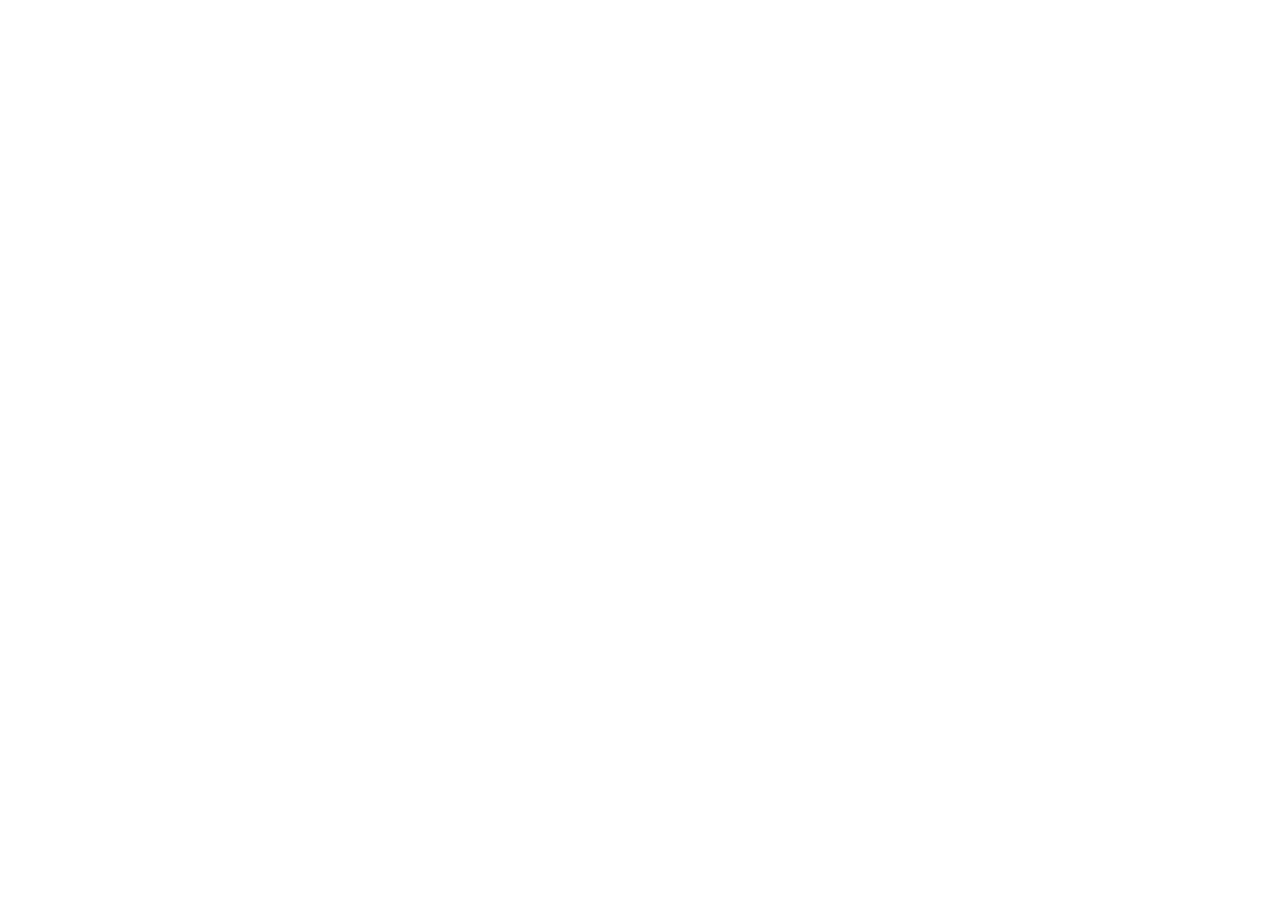
==== final/index.html @ eab63f92 "init" ====
<!DOCTYPE html>
<html>
<head>
  <meta charset="UTF-8">
  <meta name="viewport" content="width=device-width, initial-scale=1.0">
  <link rel="stylesheet" href="./src/styles.css">
  <title>Document</title>
</head>
<body>
  
  <script src="src/index.js"></script>
</body>
</html>
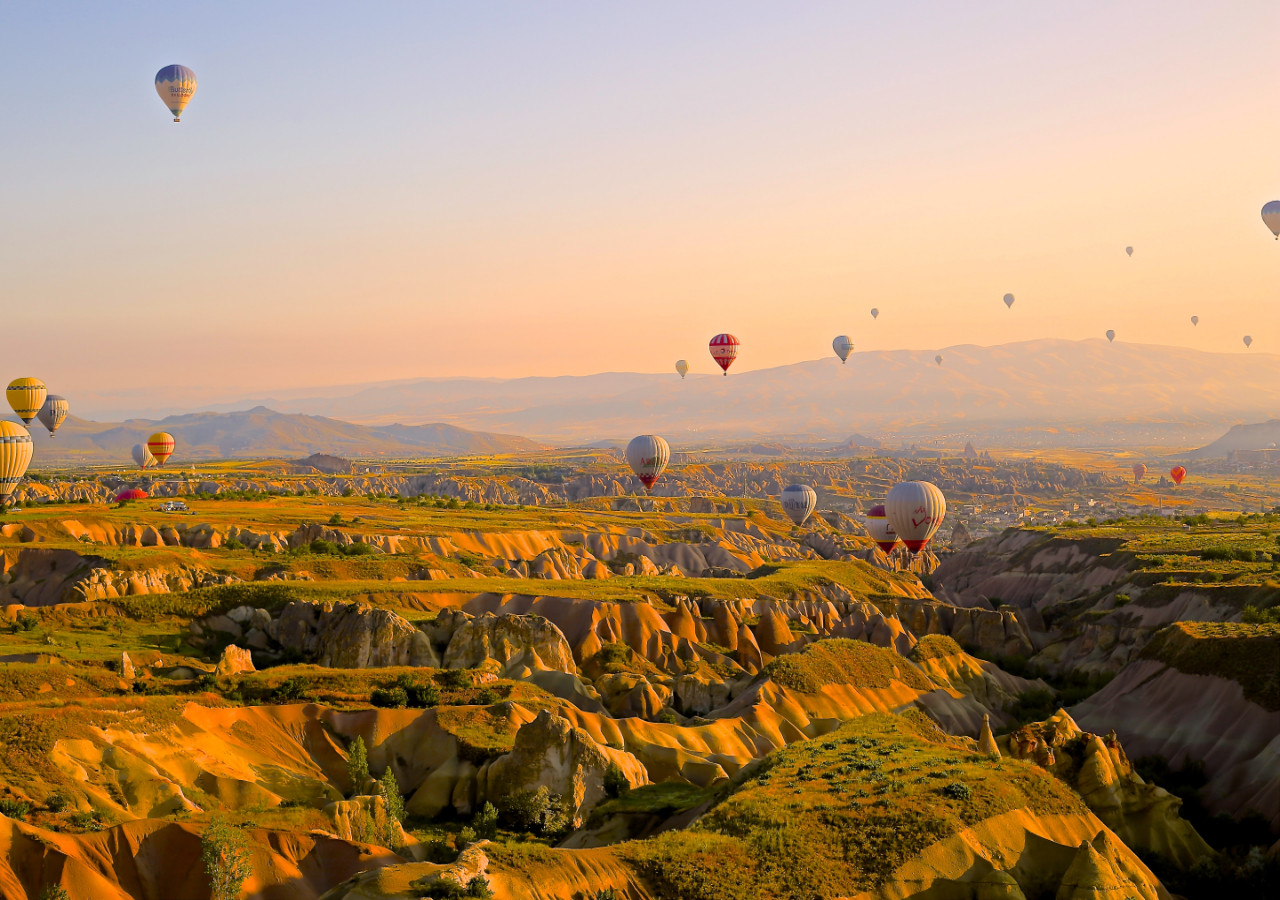
==== commit d91d7e7f: "random Banckground Image" ====
--- a/final/index.html
+++ b/final/index.html
@@ -9,5 +9,6 @@
 <body>
   
   <script src="src/index.js"></script>
+  <script src="src/bg.js"></script>
 </body>
 </html>
--- a/final/src/styles.css
+++ b/final/src/styles.css
@@ -0,0 +1,22 @@
+body {
+    background-color: #2c3e50;
+}
+
+@keyframes fadeIn {
+    from {
+        opacity: 0;
+    }
+    to {
+        opacity: 1;
+    }
+}
+
+.bgImage {
+    position: absolute;
+    top: 0;
+    left: 0;
+    width: 100%;
+    height: 100%;
+    z-index: 1;
+    animation: fadeIn 0.5s linear;
+}
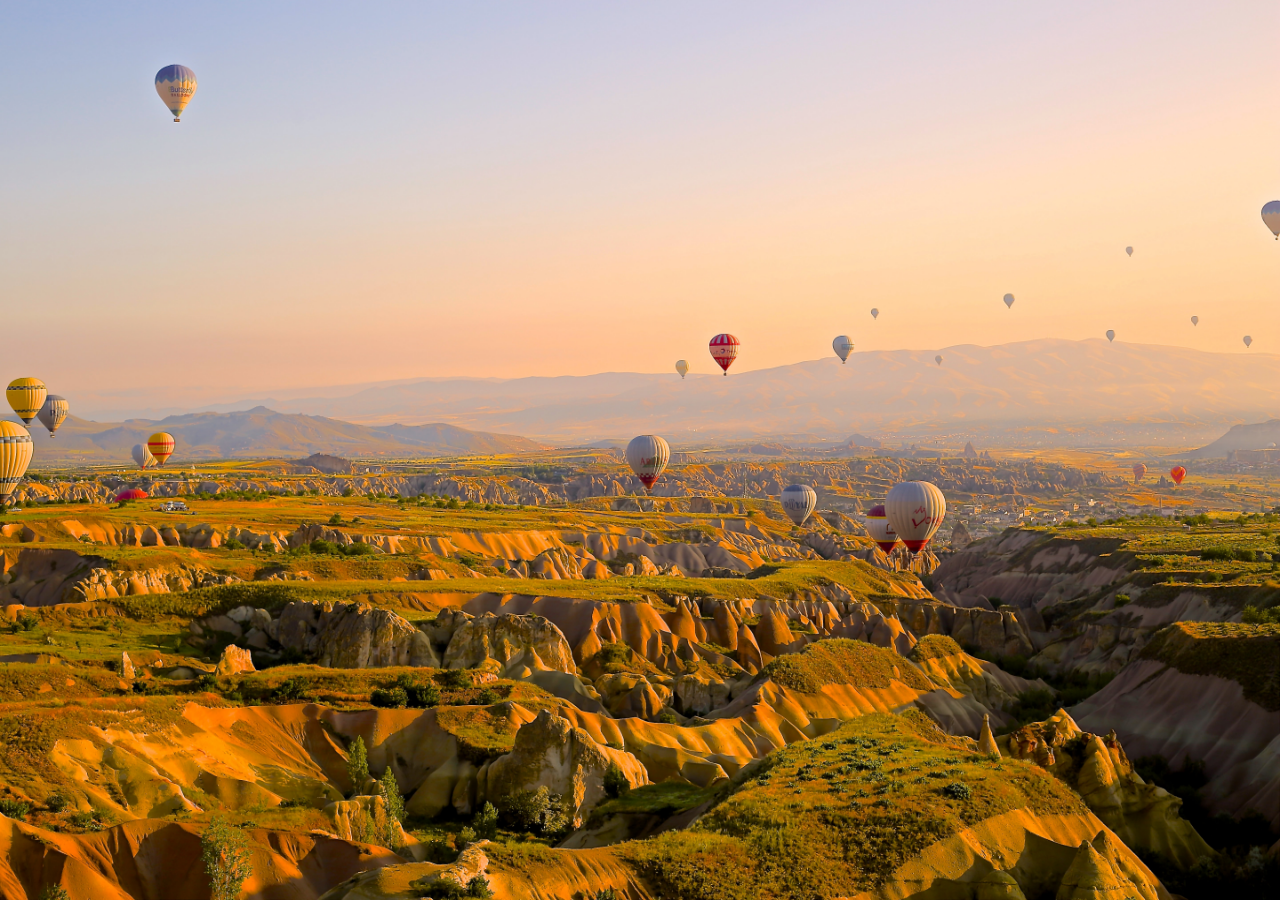
==== commit 9e717ed5: "weather" ====
--- a/final/index.html
+++ b/final/index.html
@@ -7,8 +7,9 @@
   <title>Document</title>
 </head>
 <body>
-  
+  <span class="js-weather"></span>
   <script src="src/index.js"></script>
   <script src="src/bg.js"></script>
+  <script src="src/weather.js"></script>
 </body>
 </html>
--- a/final/src/styles.css
+++ b/final/src/styles.css
@@ -1,22 +1,23 @@
 body {
     background-color: #2c3e50;
+    color: black;
 }
 
 @keyframes fadeIn {
     from {
-        opacity: 0;
+      opacity: 0;
     }
     to {
-        opacity: 1;
+      opacity: 1;
     }
-}
-
-.bgImage {
+  }
+  
+  .bgImage {
     position: absolute;
     top: 0;
     left: 0;
     width: 100%;
     height: 100%;
-    z-index: 1;
+    z-index: -1;
     animation: fadeIn 0.5s linear;
-}+  }
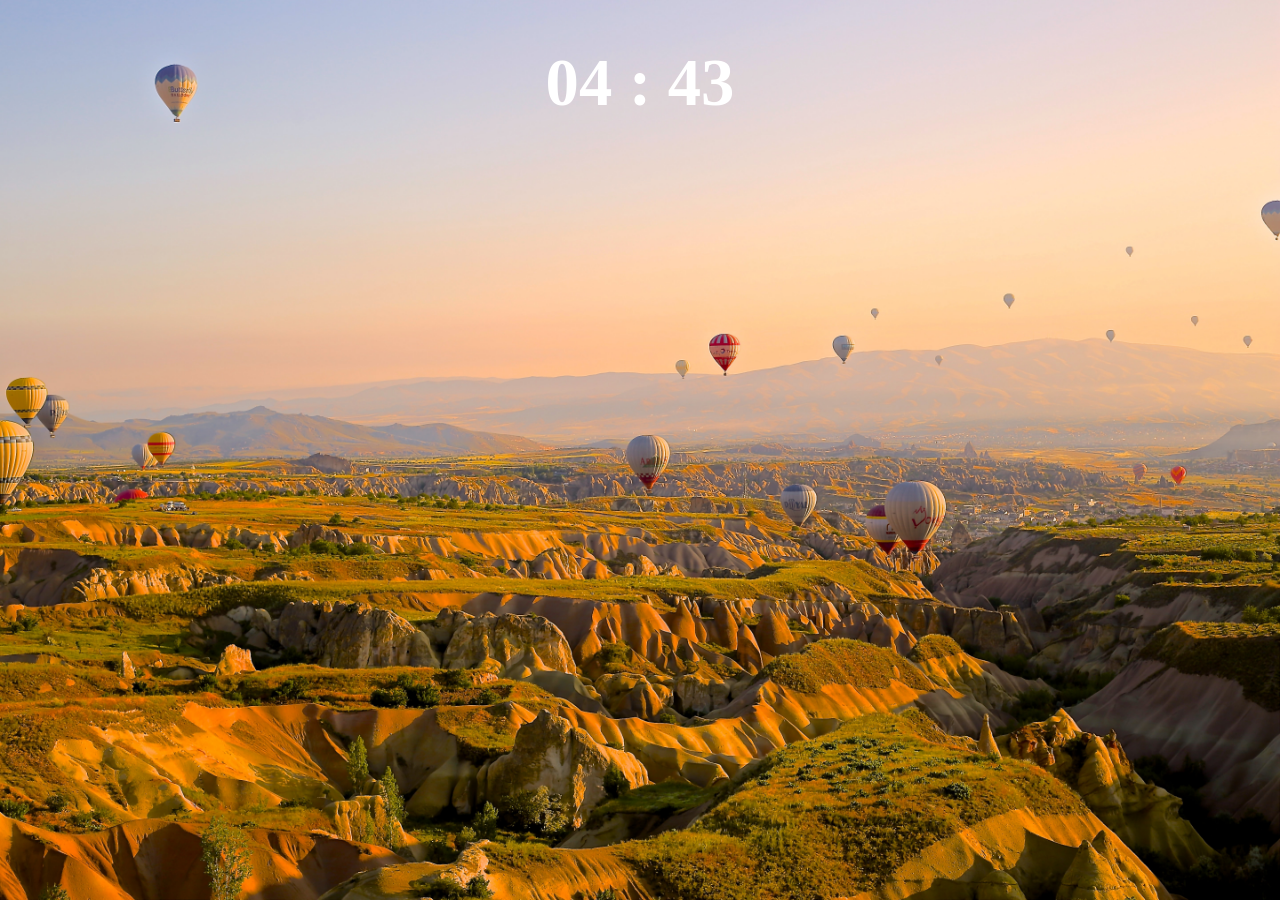
==== commit eb47019f: "clock" ====
--- a/final/index.html
+++ b/final/index.html
@@ -8,8 +8,10 @@
 </head>
 <body>
   <span class="js-weather"></span>
+  <h1 class="time">00:00</h1>
   <script src="src/index.js"></script>
   <script src="src/bg.js"></script>
   <script src="src/weather.js"></script>
+  <script src="src/clock.js"></script>
 </body>
 </html>
--- a/final/src/styles.css
+++ b/final/src/styles.css
@@ -1,6 +1,14 @@
 body {
     background-color: #2c3e50;
-    color: black;
+    color: white;
+}
+span {
+    text-align: right;
+}
+.time {
+    text-align: center;
+    top: 150px;
+    font-size: 50pt;
 }
 
 @keyframes fadeIn {
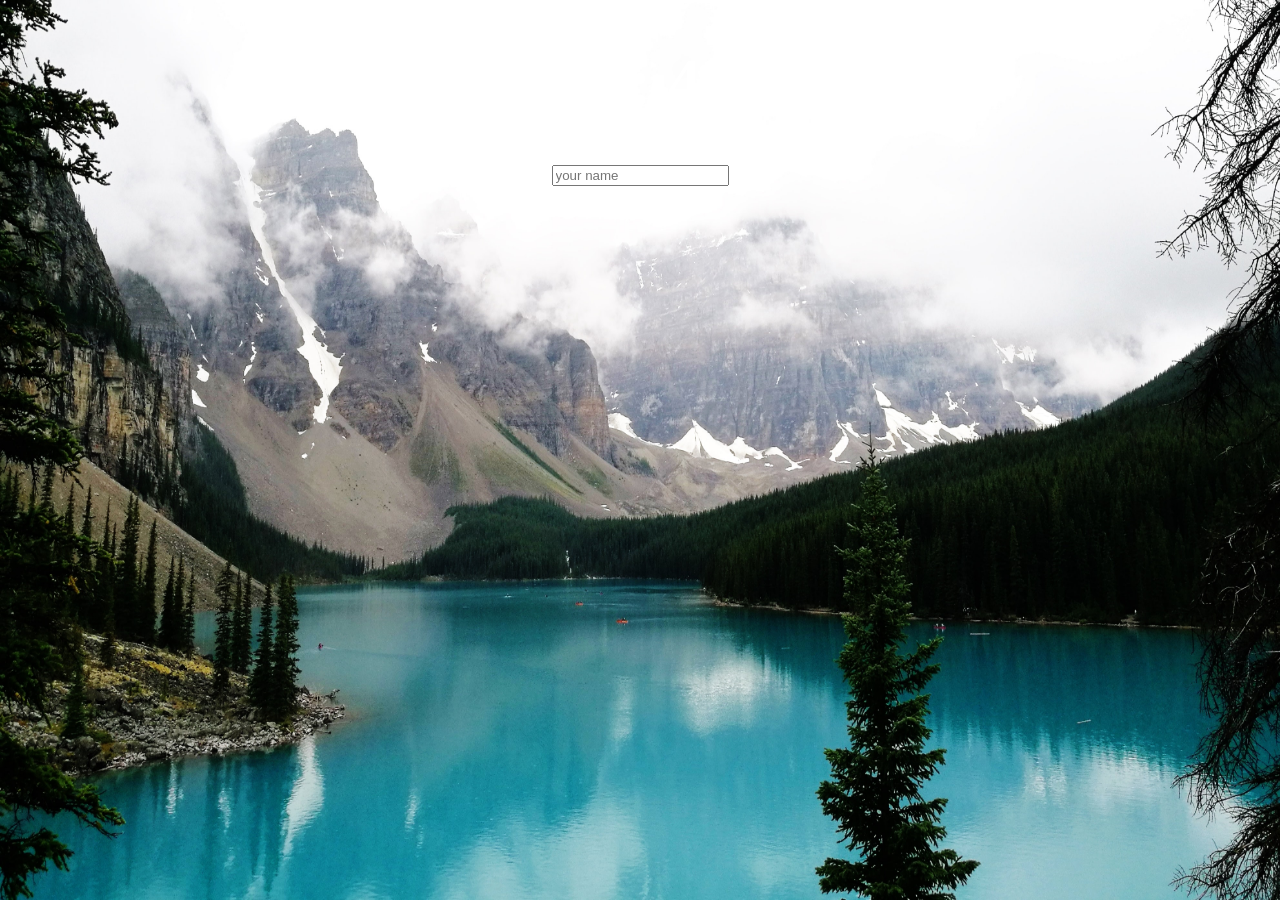
==== commit 56f10297: "greeting" ====
--- a/final/index.html
+++ b/final/index.html
@@ -9,9 +9,15 @@
 <body>
   <span class="js-weather"></span>
   <h1 class="time">00:00</h1>
+  <form class="js-form form" style="color: red;">
+    <input type="text" placeholder="your name">
+  </form>
+  <h1 class="js-greetings greetings"></h1>
+
   <script src="src/index.js"></script>
   <script src="src/bg.js"></script>
   <script src="src/weather.js"></script>
   <script src="src/clock.js"></script>
+  <script src="src/greeting.js"></script>
 </body>
 </html>
--- a/final/src/styles.css
+++ b/final/src/styles.css
@@ -2,6 +2,16 @@
     background-color: #2c3e50;
     color: white;
 }
+.form,
+.greetings {
+    display: none;
+}
+
+.showing {
+    display: block;
+    text-align: center;
+}
+
 span {
     text-align: right;
 }
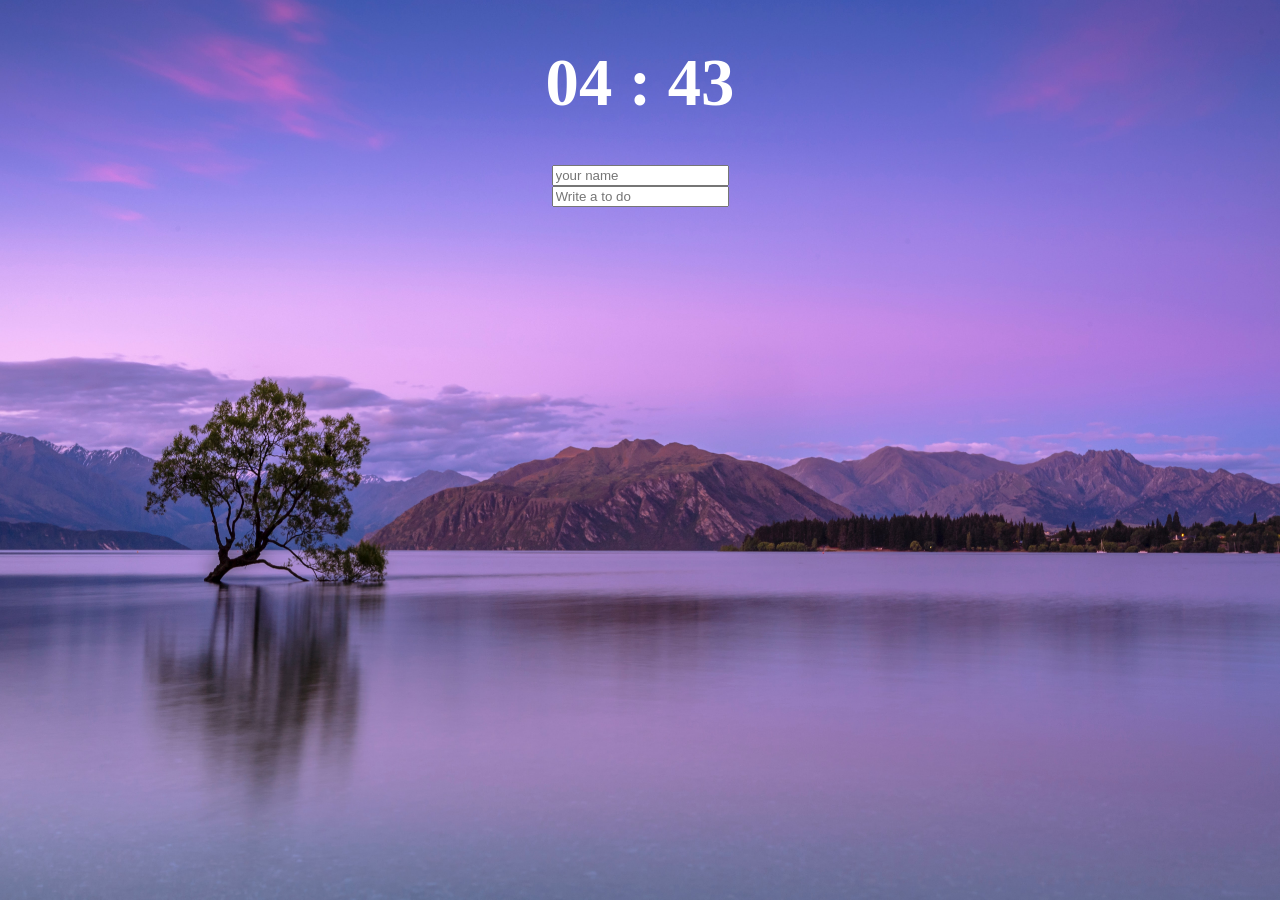
==== commit 384c4c6b: "todoList" ====
--- a/final/index.html
+++ b/final/index.html
@@ -13,11 +13,16 @@
     <input type="text" placeholder="your name">
   </form>
   <h1 class="js-greetings greetings"></h1>
-
+  <form class="js-toDoForm">
+    <input type="text" placeholder="Write a to do" />
+  </form>
+  <ul class="js-toDoList">
+  </ul>
   <script src="src/index.js"></script>
   <script src="src/bg.js"></script>
   <script src="src/weather.js"></script>
   <script src="src/clock.js"></script>
   <script src="src/greeting.js"></script>
+  <script src="src/todo.js"></script>
 </body>
 </html>
--- a/final/src/styles.css
+++ b/final/src/styles.css
@@ -1,12 +1,28 @@
 body {
     background-color: #2c3e50;
     color: white;
+}
+button {
+    -webkit-appearance: none;
+    -moz-appearance: none;
+    appearance: none;
+    background-color: white;
+    border-radius: 25px;
 }
 .form,
 .greetings {
     display: none;
 }
+.js-toDoForm {
+    text-align: center;
+}
 
+.js-toDoList {
+    text-align: center;
+}
+ul{
+    list-style:none;
+    }
 .showing {
     display: block;
     text-align: center;
